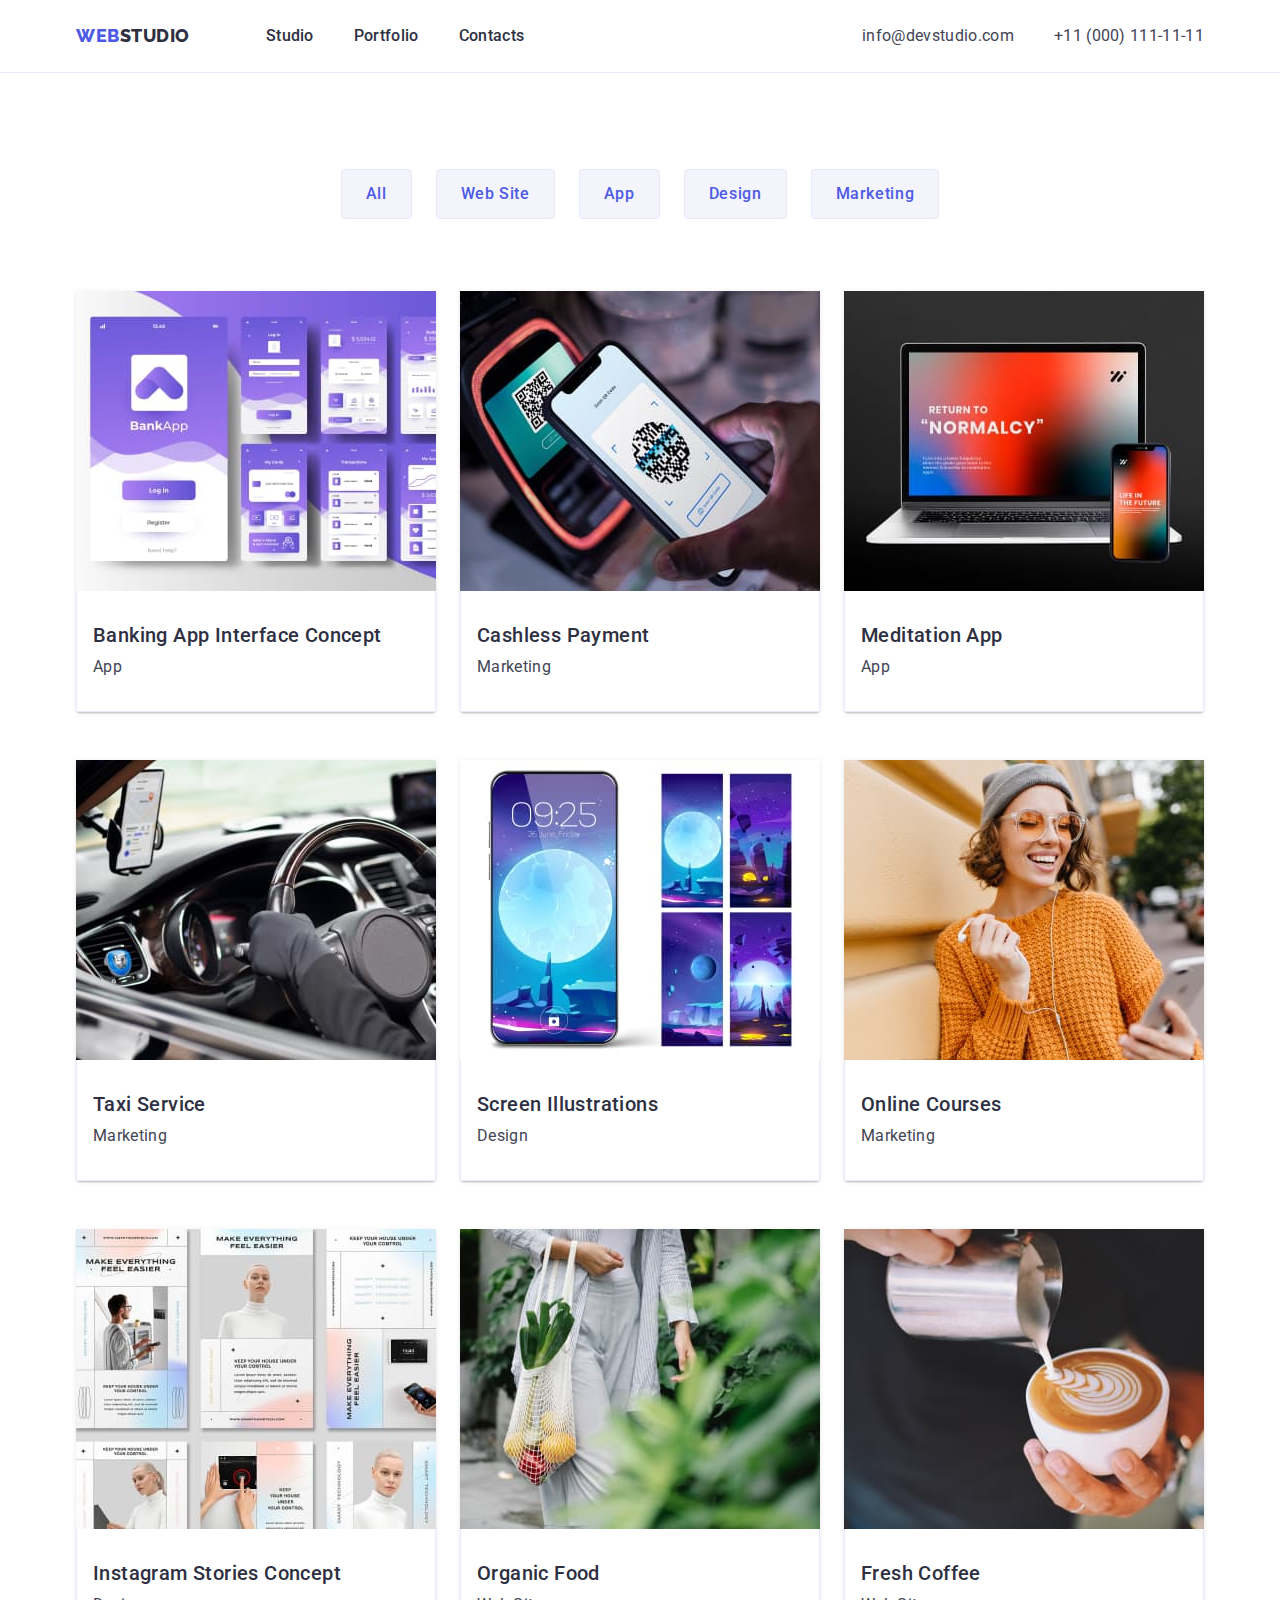
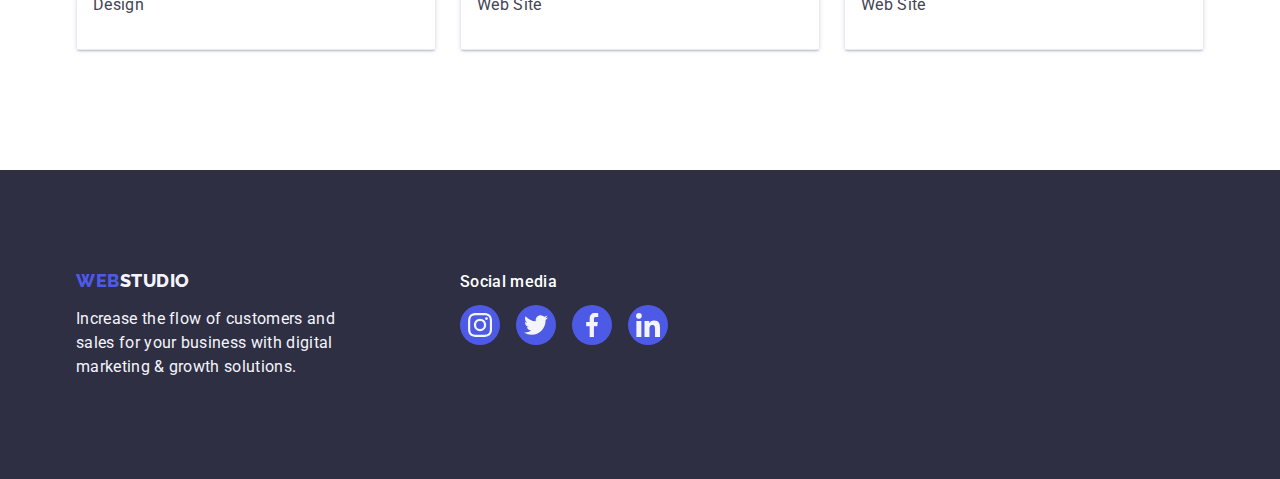
==== portfolio.html @ de63ddf5 "hw4" ====
<!DOCTYPE html>
<html lang="en">
  <head>
    <meta charset="UTF-8" />
    <meta http-equiv="X-UA-Compatible" content="IE=edge" />
    <meta name="viewport" content="width=device-width, initial-scale=1.0" />
    <title>Portfolio</title>
    <link rel="preconnect" href="https://fonts.googleapis.com" />
    <link rel="preconnect" href="https://fonts.gstatic.com" crossorigin />
    <link
      href="https://fonts.googleapis.com/css2?family=Raleway:wght@800&family=Roboto:wght@400;500;700;900&display=swap"
      rel="stylesheet"
    />
    <link
      rel="stylesheet"
      href="https://cdn.jsdelivr.net/npm/modern-normalize@1.1.0/modern-normalize.min.css"
    />
    <link rel="stylesheet" href="./css/styles.css" />
  </head>
  <body class="body">
    <!-- Top line -->
    <header class="header">
      <div class="header-container container">
        <nav class="nav">
          <a class="logo link" href="./portfolio.html"
            >Web<span class="logo-span">Studio</span></a
          >
          <ul class="nav-list list">
            <li class="lister">
              <a class="nav-link link" href="./index.html">Studio</a>
            </li>
            <li class="lister">
              <a class="nav-link link" href="./portfolio.html">Portfolio</a>
            </li>
            <li class="lister">
              <a class="nav-link link" href="">Contacts</a>
            </li>
          </ul>
        </nav>
        <address class="address">
          <ul class="add-list list">
            <li class="list-add">
              <a class="add link" href="mailto:info@devstudio.com"
                >info@devstudio.com</a
              >
            </li>
            <li class="list-add">
              <a class="add link" href="tel:+110001111111"
                >+11 (000) 111-11-11</a
              >
            </li>
          </ul>
        </address>
      </div>
    </header>
    <!-- Main -->
    <main class="main">
      <section class="prf section">
        <div class="container">
          <!-- BTN -->
          <h1 hidden>Button-list</h1>
          <ul class="btn-container list">
            <li><button class="list-btn" type="button">All</button></li>
            <li><button class="list-btn" type="button">Web Site</button></li>
            <li><button class="list-btn" type="button">App</button></li>
            <li><button class="list-btn" type="button">Design</button></li>
            <li><button class="list-btn" type="button">Marketing</button></li>
          </ul>
          <!-- PhotoList -->
          <ul class="photo-container list">
            <li class="photo list-card">
              <a href="" class="link">
                <img
                  src="./images/images.portfolio/portfolio1.jpg"
                  alt="Banking App Interface
                                Concept"
                  width="360"
                />
                <div class="photo-wrap">
                  <h2 class="title">Banking App Interface Concept</h2>
                  <p class="photo-card text">App</p>
                </div>
              </a>
            </li>
            <li class="photo list-card">
              <a href="" class="link">
                <img
                  src="./images/images.portfolio/portfolio2.jpg"
                  alt="Cashless Payment"
                  width="360"
                />
                <div class="photo-wrap">
                  <h2 class="title">Cashless Payment</h2>
                  <p class="photo-card text">Marketing</p>
                </div>
              </a>
            </li>
            <li class="photo list-card">
              <a href="" class="link">
                <img
                  src="./images/images.portfolio/portfolio3.jpg"
                  alt="Meditation App"
                  width="360"
                />
                <div class="photo-wrap">
                  <h2 class="title">Meditation App</h2>
                  <p class="photo-card text">App</p>
                </div>
              </a>
            </li>
            <li class="photo list-card">
              <a href="" class="link">
                <img
                  src="./images/images.portfolio/portfolio4.jpg"
                  alt="Taxi Service"
                  width="360"
                />
                <div class="photo-wrap">
                  <h2 class="title">Taxi Service</h2>
                  <p class="photo-card text">Marketing</p>
                </div>
              </a>
            </li>
            <li class="photo list-card">
              <a href="" class="link">
                <img
                  src="./images/images.portfolio/portfolio5.jpg"
                  alt="Screen Illustrations"
                  width="360"
                />
                <div class="photo-wrap">
                  <h2 class="title">Screen Illustrations</h2>
                  <p class="photo-card text">Design</p>
                </div>
              </a>
            </li>
            <li class="photo list-card">
              <a href="" class="link">
                <img
                  src="./images/images.portfolio/portfolio6.jpg"
                  alt="Online Courses"
                  width="360"
                />
                <div class="photo-wrap">
                  <h2 class="title">Online Courses</h2>
                  <p class="photo-card text">Marketing</p>
                </div>
              </a>
            </li>
            <li class="photo list-card">
              <a href="" class="link">
                <img
                  src="./images/images.portfolio/portfolio7.jpg"
                  alt="Instagram Stories Concept"
                  width="360"
                />
                <div class="photo-wrap">
                  <h2 class="title">Instagram Stories Concept</h2>
                  <p class="photo-card text">Design</p>
                </div>
              </a>
            </li>
            <li class="photo list-card">
              <a href="" class="link">
                <img
                  src="./images/images.portfolio/portfolio8.jpg"
                  alt="Organic Food"
                  width="360"
                />
                <div class="photo-wrap">
                  <h2 class="title">Organic Food</h2>
                  <p class="photo-card text">Web Site</p>
                </div>
              </a>
            </li>
            <li class="photo list-card">
              <a href="" class="link">
                <img
                  src="./images/images.portfolio/portfolio9.jpg"
                  alt="Fresh Coffee"
                  width="360"
                />
                <div class="photo-wrap">
                  <h2 class="title">Fresh Coffee</h2>
                  <p class="photo-card text">Web Site</p>
                </div>
              </a>
            </li>
          </ul>
        </div>
      </section>
    </main>
    <footer class="footer">
      <div class="boss-footer container">
        <div class="footer-container">
          <a class="foot logo link" href="./index.html"
            >Web<span class="link-span">Studio</span></a
          >
          <p class="text-end">
            Increase the flow of customers and sales for your business with
            digital marketing & growth solutions.
          </p>
        </div>
        <div class="footer-logo">
          <p class="text-end-logo">Social media</p>
          <ul class="footer-list list">
            <li class="footer-items">
              <a
                href=""
                class="social-link link"
                target="_blank"
                rel="noopener noreferer"
              >
                <svg width="24" height="24">
                  <use href="./images/icons.svg/icons-svg.svg#instagram"></use>
                </svg>
              </a>
            </li>
            <li class="footer-items">
              <a
                href=""
                class="social-link link"
                target="_blank"
                rel="noopener noreferer"
              >
                <svg width="24" height="24">
                  <use href="./images/icons.svg/icons-svg.svg#twitter"></use>
                </svg>
              </a>
            </li>
            <li class="footer-items">
              <a
                href=""
                class="social-link link"
                target="_blank"
                rel="noopener noreferer"
              >
                <svg width="24" height="24">
                  <use href="./images/icons.svg/icons-svg.svg#facebook"></use>
                </svg>
              </a>
            </li>
            <li class="footer-items">
              <a
                href=""
                class="social-link link"
                target="_blank"
                rel="noopener noreferer"
              >
                <svg width="24" height="24">
                  <use href="./images/icons.svg/icons-svg.svg#linkedin"></use>
                </svg>
              </a>
            </li>
          </ul>
        </div>
      </div>
    </footer>
  </body>
</html>
---- css/styles.css ----
:root {
    --brand-color: #2E2F42;
    --brands-color: #4d5ae5;
    --text-color: #434455;
    --white-color: #fff;
    --hover-color: #404BBF;
    --card-color: #F4F4FD;
    --gap-size: 24px;
}
/* RESET */
h1,h2,h3,h4,h5,h6,p{margin: 0}
.list {
    list-style: none;
    padding: 0;
    margin: 0;
}
img{ display: block;}
/* Body */
.body{ color: var(--text-color);
font-family: 'Roboto', sans-serif;
background-color: var(--white-color);

}
.link{text-decoration: none;}


/* Container */
.container{ width: 1158px;
margin-left: auto;
margin-right: auto;
padding: 0 15px;
}

/* Header */
.header{
    border-bottom: 1px solid #e7e9fc
}
.header-container{ display: flex;
align-items: center;
}
.logo.link{ 
font-family: "Raleway", sans-serif;
font-weight: 800;
line-height: 1.17;
font-size: 18px;
letter-spacing: 0.03em;
text-transform: uppercase;
color: var(--brands-color);
text-decoration: none;
margin-right: 76px;
}
.logo-span{color: var(--brand-color)}

 /* navigation */

.nav{ display: flex;
align-items: center;}
.nav-list{display: flex;
gap: 40px;
align-items: center;
}

.nav-link{color: var(--brand-color);
font-weight: 500;
font-size: 16px;
line-height: 1.5;
letter-spacing: 0.02em;
text-decoration: none;
display: block;
padding-top: 24px;
padding-bottom: 24px;}
.nav-link:hover, 
.nav-link:focus{color: var(--hover-color); }

/* address */

.address{font-style: normal;
    margin-left: auto;
}
 .add-list{display: flex;
    align-items: center;
    gap: 40px;
;}

.add.link{
        font-size: 16px;
        line-height: 1.5;
        letter-spacing: 0.02em;
        color: var(--text-color);
        text-decoration: none;
        display: block;
            padding-top: 24px;
            padding-bottom: 24px;
}
.add.link:hover,
.add.link:focus {color: var(--hover-color);}

/* Poster */
.poster{background-color: var(--brand-color);
    padding-bottom: 188px;
    padding-top: 188px;
    background-image: linear-gradient(rgba(46, 47, 66, 0.7), rgba(46, 47, 66, 0.7)), url(../images/images.studio/Poster/people-office\ 1\ \(4\)\ \(1\).jpg) ;
    background-size: cover;
    background-repeat: no-repeat;
    background-position: center;
    max-width: 1440px;
    margin: 0 auto;
}

.title-post{
    
    font-weight: 700;
    font-size: 56px;
    line-height: 1.07;
    text-align: center;
    letter-spacing: 0.02em;
    color: var(--white-color);
    max-width: 496px;
    margin-left: auto;
    margin-right: auto;
    margin-bottom: 48px;
    
   }
    /* BTN */
    .btn{
    display: block;
    margin-left: auto;
    margin-right: auto;
    padding: 16px 32px;
    min-width: 169px;
    height: 56px;
    border-radius: 4px;
    background-color: var(--brands-color);
    box-shadow: 0px 4px 4px rgba(0, 0, 0, 0.15);
    font-family: 'Roboto', sans-serif;
    font-weight: 500;
    font-size: 16px;
    line-height: 1.5;
    letter-spacing: 0.04em;
    color: var(--white-color);
    cursor: pointer;
    border: none
}
    .btn:hover,
    .btn:focus{background-color: var(--hover-color)}
    /* Information */
    .info{
padding: 120px 0;
    }
    .info-container{
        display: flex;
        display: flex;
        gap: 24px;
     
    }
    .info-punct{ 
        font-weight: 500;
        font-size: 20px;
        line-height: 1.2;
        letter-spacing: 0.02em;
        color: var(--brand-color);
         margin-bottom: 8px;}
    .info-list{
        flex-basis: calc((100%)/4);
    }
   .container-icon{
    display: flex;
    justify-content: center;
    align-items: center;
    background: #F4F4FD;
        border-radius: 4px;
        min-height: 112px;
   }
    .text{
    font-size: 16px;
    line-height: 1.5;
    letter-spacing: 0.02em;
    color: var(--text-color);}
    
    /* Projects */
.projects{
    padding: 0 0 120px 0;
}
    .htitle{
        font-weight: 700;
        font-size: 36px;
        line-height: 1.11;
        letter-spacing: 0.02em;
        text-transform: capitalize;
        color: var(--brand-color);
        text-align: center;
        margin-bottom: 72px;}

    .pro-container{
            display: flex;
            gap: 24px;
        }


    
    
        /* Card  */
        .info-card {
            background-color: var(--card-color);
            padding-bottom: 120px;
            padding-top: 120px;
        }
        .card-container{
           display: flex;
           gap: 24px;
        }
        .contact.info-punct{
            text-align: center;
            margin-bottom: 8px
        }
        .contact.text{
            text-align: center;
        }
        .list-card{ background-color: var(--white-color);
            box-shadow: 0px 1px 6px rgba(46, 47, 66, 0.08), 0px 1px 1px rgba(46, 47, 66, 0.16), 0px 2px 1px rgba(46, 47, 66, 0.08);
                border-radius: 0px 0px 4px 4px;
         }
         .card{
            padding: 32px 16px 0 16px;
            border-radius: 0px 0px 4px 4px;
            margin-bottom: 8px;
         }
         .social-list{
            display: flex;
            gap: 24px;
            justify-content: center;
            padding-bottom: 32px;
           
         }
        .social-link{
            display: flex;
            justify-content: center;
            align-items: center;
            background: #4D5AE5;
            border-radius: 50%;
            min-width: 40px;
            min-height: 40px;
        }
        .social-link:hover,
        .social-link:focus{
            background-color: var(--hover-color)

                 }


        /* Customers */
        .customers{
          padding: 120px 0;
        }
        .custom-container{
        margin-right: auto;
        margin-left: auto;
        width: 1158px;
        padding: 0 15px;
}
        .list-customers{
        display: flex;
        gap: 24px;
        justify-content: center;}
        
        .link-custom {
            display: flex;
            border: 1px solid #8E8F99;
           border-radius: 4px;
           justify-content: center;
            align-items: center;
            width: 168px;
             height: 88px;
            
            }
          .link-custom:hover,
          .link-custom:focus{
            border: 1px solid var(--hover-color);
            fill: var(--hover-color);
          }
          
       
/* footer */
 .footer{background-color: var(--brand-color);
padding: 100px 0px;

}
.boss-footer{
  
    display: flex;
    align-items: baseline;
}
.footer-container{
    flex-grow: 0;
    margin-right: 120px;
}
.text-end{
            font-size: 16px;
            line-height: 1.5;
            letter-spacing: 0.02em;
            color: var(--card-color);
            max-width: 264px;
}
.foot.logo.link{color: var(--brands-color);
    font-family: 'Raleway', sans-serif;
    font-weight: 800;
    font-size: 18px;
    line-height: 1.17;
    letter-spacing: 0.03em;
    text-transform: uppercase;
    margin-bottom: 16px;
    margin-right: 0px;
    display: inline-block;
}
.logo.link>.link-span {
    color: var(--card-color);
    font-family: 'Raleway', sans-serif;
        font-weight: 800;
        font-size: 18px;
        line-height: 1.17;
        letter-spacing: 0.03em;
        text-transform: uppercase;
      
}
.footer-logo{
    flex-grow: 1;
 
}
.footer-list{
display: flex;
    gap: 16px;
    justify-content: flex-start;
  
   
}
.text-end-logo{
  
        font-weight: 500;
        font-size: 16px;
        line-height: 1.5px;
        color: var(--white-color);
        letter-spacing: 0.02em;
        min-width: 96px;
        min-height: 24px;
        
}
.footer-items>.social-link:hover,
.footer-items>.social-link:focus{
    background-color: #31D0AA;
}





/* Portfolio BTN */
.list-btn{font-family: 'Roboto', sans-serif;
    font-weight: 500;
    font-size: 16px;
    line-height: 1.5;
    text-align: center;
    letter-spacing: 0.04em;
    color: var(--brands-color);
    background: var(--card-color);
    cursor: pointer;
    padding: 12px 24px;
    flex-basis: calc(100%/5);
    
    border: 1px solid #e7e9fc;
    border-radius: 4px;
}
    .btn-container{
        display: flex;
        margin-bottom: 72px;
            align-items: center;
            justify-content: center;
            gap: var(--gap-size)
    }
    .list-btn:hover,
    .list-btn:focus{background: var(--hover-color);
         color: var(--white-color);
        border: 1px solid transparent}


/* Section PRt */
.prf.section{
    padding-top: 96px;
    padding-bottom: 120px;
}




/* Portfolio Photolist */


.photo-container{
    display: flex;
    flex-wrap: wrap;
    column-gap: var(--gap-size);
    row-gap: 48px;
}
.photo.list-card{
    width: calc((100% - 48px)/3);
}
.title {
    font-weight: 500;
    font-size: 20px;
    line-height: 1.2;
    letter-spacing: 0.02em;
    color: var(--brand-color);
    margin-bottom: 8px;
}
.photo-wrap{
    padding: 32px 16px;
    border: 1px solid #e7e9fc;
    border-top: none;
}
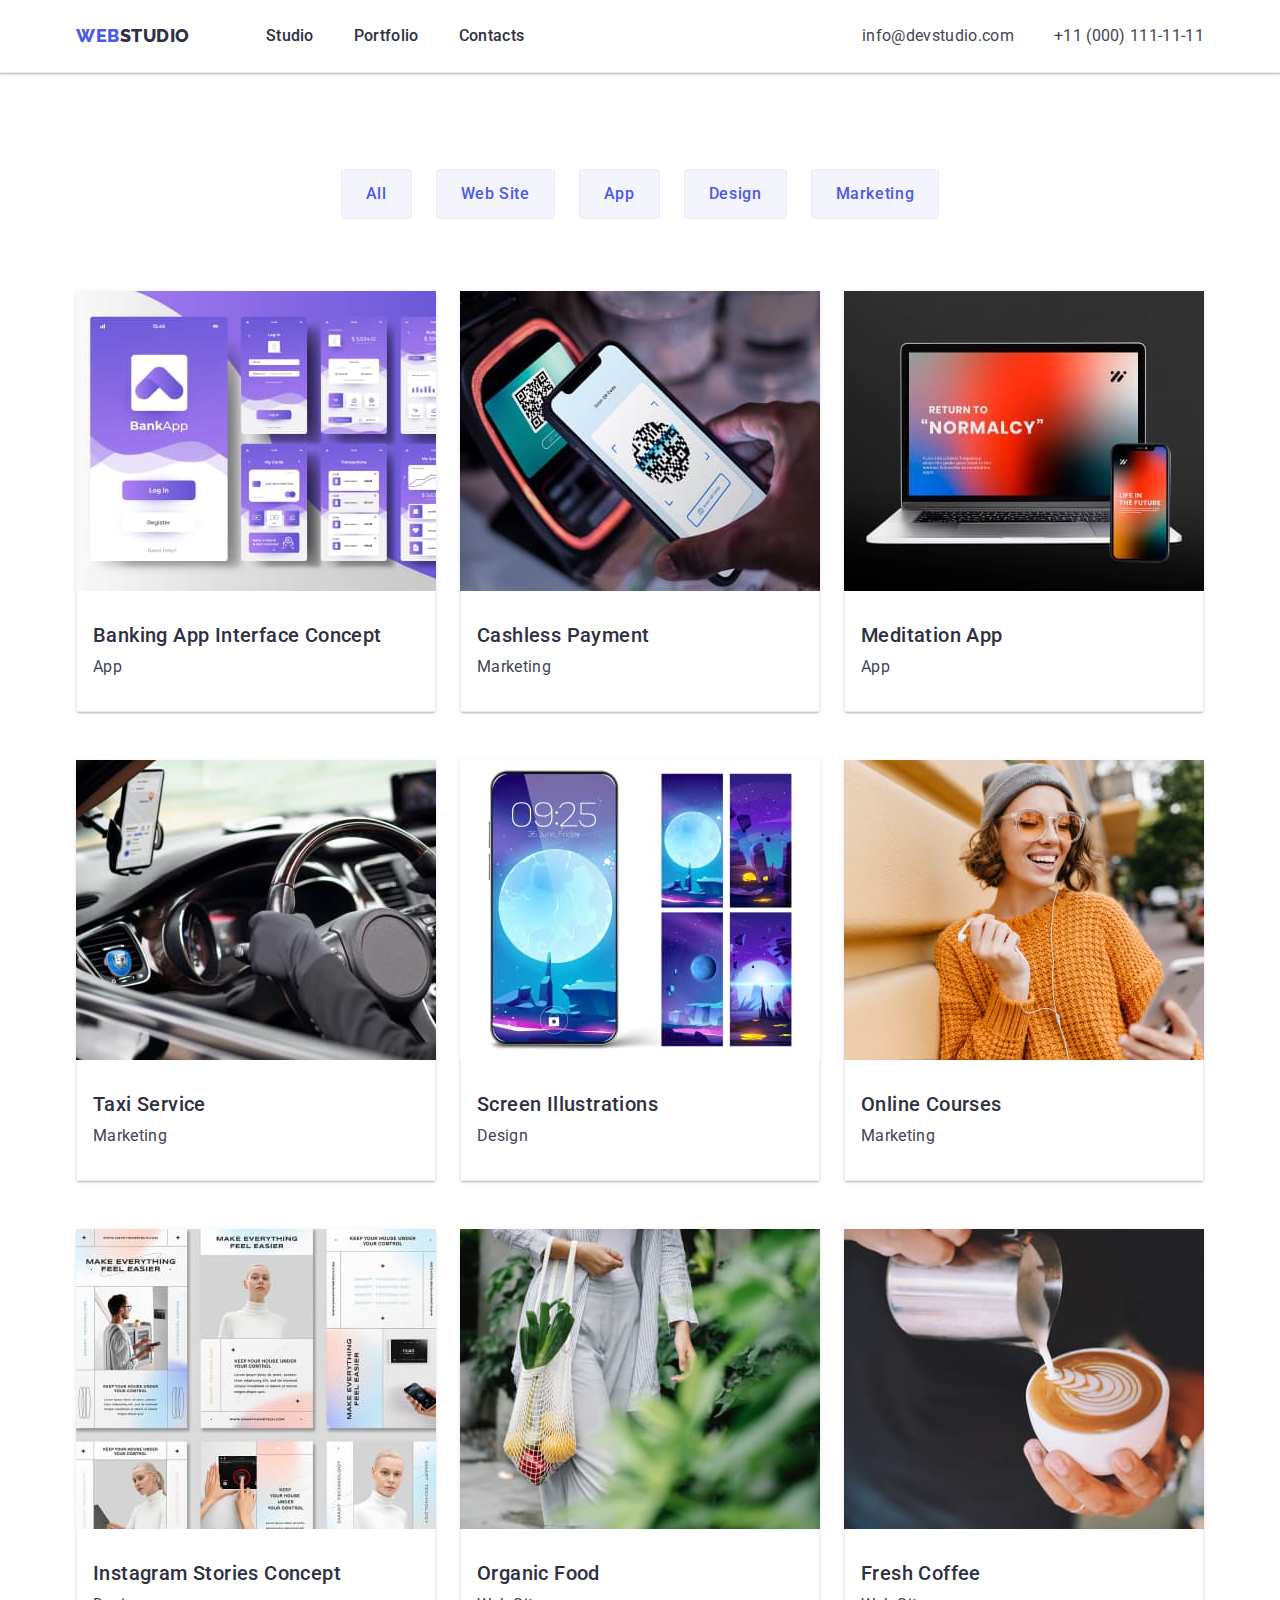
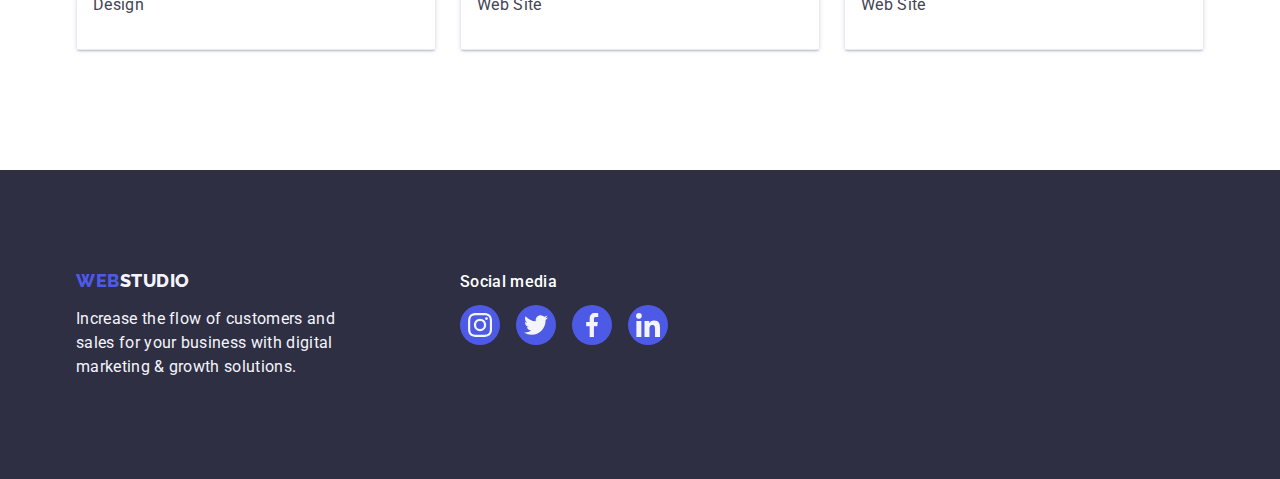
==== commit 9ec18731: "nchanges" ====
--- a/portfolio.html
+++ b/portfolio.html
@@ -212,43 +212,43 @@
                 rel="noopener noreferer"
               >
                 <svg width="24" height="24">
-                  <use href="./images/icons.svg/icons-svg.svg#instagram"></use>
-                </svg>
-              </a>
-            </li>
-            <li class="footer-items">
-              <a
-                href=""
-                class="social-link link"
-                target="_blank"
-                rel="noopener noreferer"
-              >
-                <svg width="24" height="24">
-                  <use href="./images/icons.svg/icons-svg.svg#twitter"></use>
-                </svg>
-              </a>
-            </li>
-            <li class="footer-items">
-              <a
-                href=""
-                class="social-link link"
-                target="_blank"
-                rel="noopener noreferer"
-              >
-                <svg width="24" height="24">
-                  <use href="./images/icons.svg/icons-svg.svg#facebook"></use>
-                </svg>
-              </a>
-            </li>
-            <li class="footer-items">
-              <a
-                href=""
-                class="social-link link"
-                target="_blank"
-                rel="noopener noreferer"
-              >
-                <svg width="24" height="24">
-                  <use href="./images/icons.svg/icons-svg.svg#linkedin"></use>
+                  <use href="./images/icons.svg/icons.svg.svg#instagram"></use>
+                </svg>
+              </a>
+            </li>
+            <li class="footer-items">
+              <a
+                href=""
+                class="social-link link"
+                target="_blank"
+                rel="noopener noreferer"
+              >
+                <svg width="24" height="24">
+                  <use href="./images/icons.svg/icons.svg.svg#twitter"></use>
+                </svg>
+              </a>
+            </li>
+            <li class="footer-items">
+              <a
+                href=""
+                class="social-link link"
+                target="_blank"
+                rel="noopener noreferer"
+              >
+                <svg width="24" height="24">
+                  <use href="./images/icons.svg/icons.svg.svg#facebook"></use>
+                </svg>
+              </a>
+            </li>
+            <li class="footer-items">
+              <a
+                href=""
+                class="social-link link"
+                target="_blank"
+                rel="noopener noreferer"
+              >
+                <svg width="24" height="24">
+                  <use href="./images/icons.svg/icons.svg.svg#linkedin"></use>
                 </svg>
               </a>
             </li>
--- a/css/styles.css
+++ b/css/styles.css
@@ -33,7 +33,8 @@
 
 /* Header */
 .header{
-    border-bottom: 1px solid #e7e9fc
+    border-bottom: 1px solid #e7e9fc;
+    box-shadow: 0px 2px 1px rgba(46, 47, 66, 0.08), 0px 1px 1px rgba(46, 47, 66, 0.16), 0px 1px 6px rgba(46, 47, 66, 0.08)
 }
 .header-container{ display: flex;
 align-items: center;
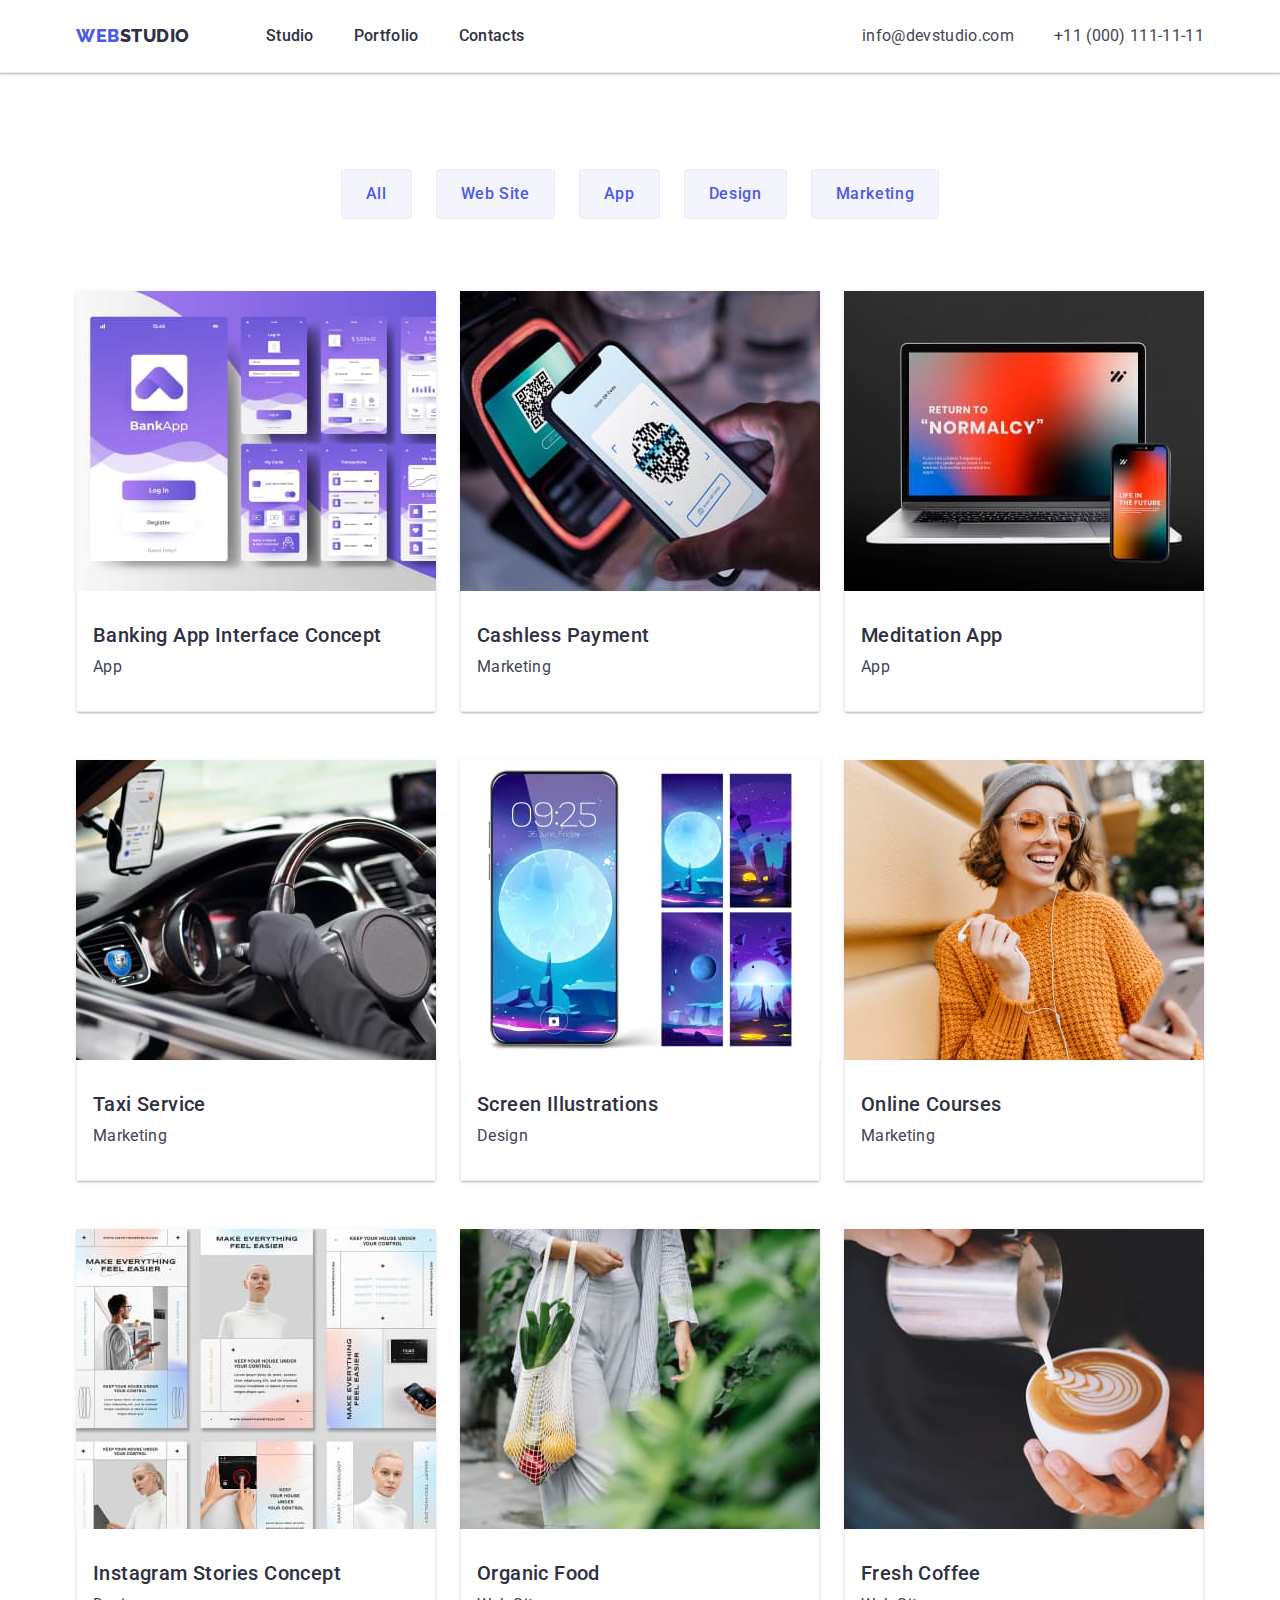
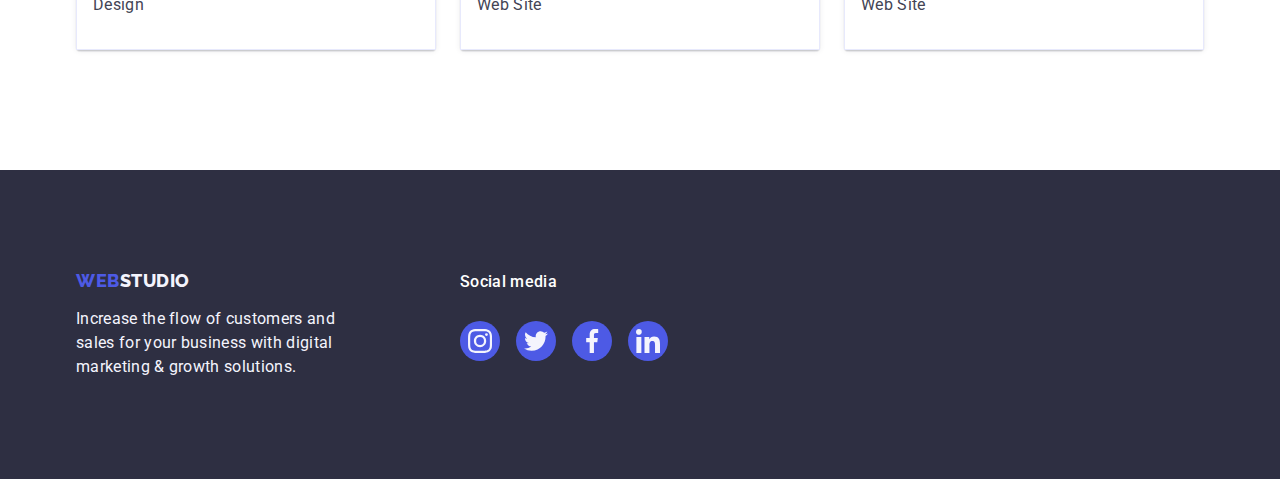
==== commit dbba8d50: "last changes ever" ====
--- a/portfolio.html
+++ b/portfolio.html
@@ -69,7 +69,7 @@
           <!-- PhotoList -->
           <ul class="photo-container list">
             <li class="photo list-card">
-              <a href="" class="link">
+              <a href="" class="link link-photolist">
                 <img
                   src="./images/images.portfolio/portfolio1.jpg"
                   alt="Banking App Interface
@@ -83,7 +83,7 @@
               </a>
             </li>
             <li class="photo list-card">
-              <a href="" class="link">
+              <a href="" class="link link-photolist">
                 <img
                   src="./images/images.portfolio/portfolio2.jpg"
                   alt="Cashless Payment"
@@ -96,7 +96,7 @@
               </a>
             </li>
             <li class="photo list-card">
-              <a href="" class="link">
+              <a href="" class="link link-photolist">
                 <img
                   src="./images/images.portfolio/portfolio3.jpg"
                   alt="Meditation App"
@@ -109,7 +109,7 @@
               </a>
             </li>
             <li class="photo list-card">
-              <a href="" class="link">
+              <a href="" class="link link-photolist">
                 <img
                   src="./images/images.portfolio/portfolio4.jpg"
                   alt="Taxi Service"
@@ -122,7 +122,7 @@
               </a>
             </li>
             <li class="photo list-card">
-              <a href="" class="link">
+              <a href="" class="link link-photolist">
                 <img
                   src="./images/images.portfolio/portfolio5.jpg"
                   alt="Screen Illustrations"
@@ -135,7 +135,7 @@
               </a>
             </li>
             <li class="photo list-card">
-              <a href="" class="link">
+              <a href="" class="link link-photolist">
                 <img
                   src="./images/images.portfolio/portfolio6.jpg"
                   alt="Online Courses"
@@ -148,7 +148,7 @@
               </a>
             </li>
             <li class="photo list-card">
-              <a href="" class="link">
+              <a href="" class="link link-photolist">
                 <img
                   src="./images/images.portfolio/portfolio7.jpg"
                   alt="Instagram Stories Concept"
@@ -161,7 +161,7 @@
               </a>
             </li>
             <li class="photo list-card">
-              <a href="" class="link">
+              <a href="" class="link link-photolist">
                 <img
                   src="./images/images.portfolio/portfolio8.jpg"
                   alt="Organic Food"
@@ -174,7 +174,7 @@
               </a>
             </li>
             <li class="photo list-card">
-              <a href="" class="link">
+              <a href="" class="link link-photolist">
                 <img
                   src="./images/images.portfolio/portfolio9.jpg"
                   alt="Fresh Coffee"
@@ -190,6 +190,7 @@
         </div>
       </section>
     </main>
+    <!-- Footer -->
     <footer class="footer">
       <div class="boss-footer container">
         <div class="footer-container">
@@ -212,43 +213,43 @@
                 rel="noopener noreferer"
               >
                 <svg width="24" height="24">
-                  <use href="./images/icons.svg/icons.svg.svg#instagram"></use>
-                </svg>
-              </a>
-            </li>
-            <li class="footer-items">
-              <a
-                href=""
-                class="social-link link"
-                target="_blank"
-                rel="noopener noreferer"
-              >
-                <svg width="24" height="24">
-                  <use href="./images/icons.svg/icons.svg.svg#twitter"></use>
-                </svg>
-              </a>
-            </li>
-            <li class="footer-items">
-              <a
-                href=""
-                class="social-link link"
-                target="_blank"
-                rel="noopener noreferer"
-              >
-                <svg width="24" height="24">
-                  <use href="./images/icons.svg/icons.svg.svg#facebook"></use>
-                </svg>
-              </a>
-            </li>
-            <li class="footer-items">
-              <a
-                href=""
-                class="social-link link"
-                target="_blank"
-                rel="noopener noreferer"
-              >
-                <svg width="24" height="24">
-                  <use href="./images/icons.svg/icons.svg.svg#linkedin"></use>
+                  <use href="./images/icons.svg.svg#instagram"></use>
+                </svg>
+              </a>
+            </li>
+            <li class="footer-items">
+              <a
+                href=""
+                class="social-link link"
+                target="_blank"
+                rel="noopener noreferer"
+              >
+                <svg width="24" height="24">
+                  <use href="./images/icons.svg.svg#twitter"></use>
+                </svg>
+              </a>
+            </li>
+            <li class="footer-items">
+              <a
+                href=""
+                class="social-link link"
+                target="_blank"
+                rel="noopener noreferer"
+              >
+                <svg width="24" height="24">
+                  <use href="./images/icons.svg.svg#facebook"></use>
+                </svg>
+              </a>
+            </li>
+            <li class="footer-items">
+              <a
+                href=""
+                class="social-link link"
+                target="_blank"
+                rel="noopener noreferer"
+              >
+                <svg width="24" height="24">
+                  <use href="./images/icons.svg.svg#linkedin"></use>
                 </svg>
               </a>
             </li>
--- a/css/styles.css
+++ b/css/styles.css
@@ -149,7 +149,7 @@
 padding: 120px 0;
     }
     .info-container{
-        display: flex;
+        
         display: flex;
         gap: 24px;
      
@@ -171,6 +171,7 @@
     background: #F4F4FD;
         border-radius: 4px;
         min-height: 112px;
+        margin-bottom: 8px
    }
     .text{
     font-size: 16px;
@@ -185,7 +186,7 @@
     .htitle{
         font-weight: 700;
         font-size: 36px;
-        line-height: 1.11;
+        line-height: 1.1;
         letter-spacing: 0.02em;
         text-transform: capitalize;
         color: var(--brand-color);
@@ -216,21 +217,24 @@
         }
         .contact.text{
             text-align: center;
+            margin-bottom: 8px
+
         }
         .list-card{ background-color: var(--white-color);
             box-shadow: 0px 1px 6px rgba(46, 47, 66, 0.08), 0px 1px 1px rgba(46, 47, 66, 0.16), 0px 2px 1px rgba(46, 47, 66, 0.08);
                 border-radius: 0px 0px 4px 4px;
          }
          .card{
-            padding: 32px 16px 0 16px;
+            padding: 32px 16px 32px 16px;
             border-radius: 0px 0px 4px 4px;
             margin-bottom: 8px;
          }
+        
          .social-list{
             display: flex;
             gap: 24px;
             justify-content: center;
-            padding-bottom: 32px;
+            
            
          }
         .social-link{
@@ -266,6 +270,7 @@
         
         .link-custom {
             display: flex;
+            color: #8e8f99;
             border: 1px solid #8E8F99;
            border-radius: 4px;
            justify-content: center;
@@ -277,7 +282,10 @@
           .link-custom:hover,
           .link-custom:focus{
             border: 1px solid var(--hover-color);
-            fill: var(--hover-color);
+            color: #404bbf;
+          }
+          .icon-customers{
+            fill: currentColor
           }
           
        
@@ -338,16 +346,20 @@
   
         font-weight: 500;
         font-size: 16px;
-        line-height: 1.5px;
+        line-height: 1.5px ;
         color: var(--white-color);
         letter-spacing: 0.02em;
         min-width: 96px;
         min-height: 24px;
+        margin-bottom: 16px
         
 }
 .footer-items>.social-link:hover,
 .footer-items>.social-link:focus{
     background-color: #31D0AA;
+}
+.icon-social{
+    fill:var(--card-color)
 }
 
 
@@ -378,10 +390,24 @@
             gap: var(--gap-size)
     }
     .list-btn:hover,
-    .list-btn:focus{background: var(--hover-color);
+    .list-btn:focus{
+background-color: var(--hover-color);
+
          color: var(--white-color);
-        border: 1px solid transparent}
-
+        border: 1px solid transparent;
+    box-shadow:  0px 3px 1px rgba(0, 0, 0, 0.1),
+                 0px 2px 1px rgba(0, 0, 0, 0.08),
+                 0px 2px 2px rgba(0, 0, 0, 0.12);}
+
+.link-photolist{
+    display: block;
+
+}
+.link-photolist:hover,
+.link-photolist:focus{
+box-shadow:  0px 1px 6px rgba(46, 47, 66, 0.08),
+0px 1px 1px rgba(46, 47, 66, 0.16),
+0px 2px 1px rgba(46, 47, 66, 0.08);}
 
 /* Section PRt */
 .prf.section{
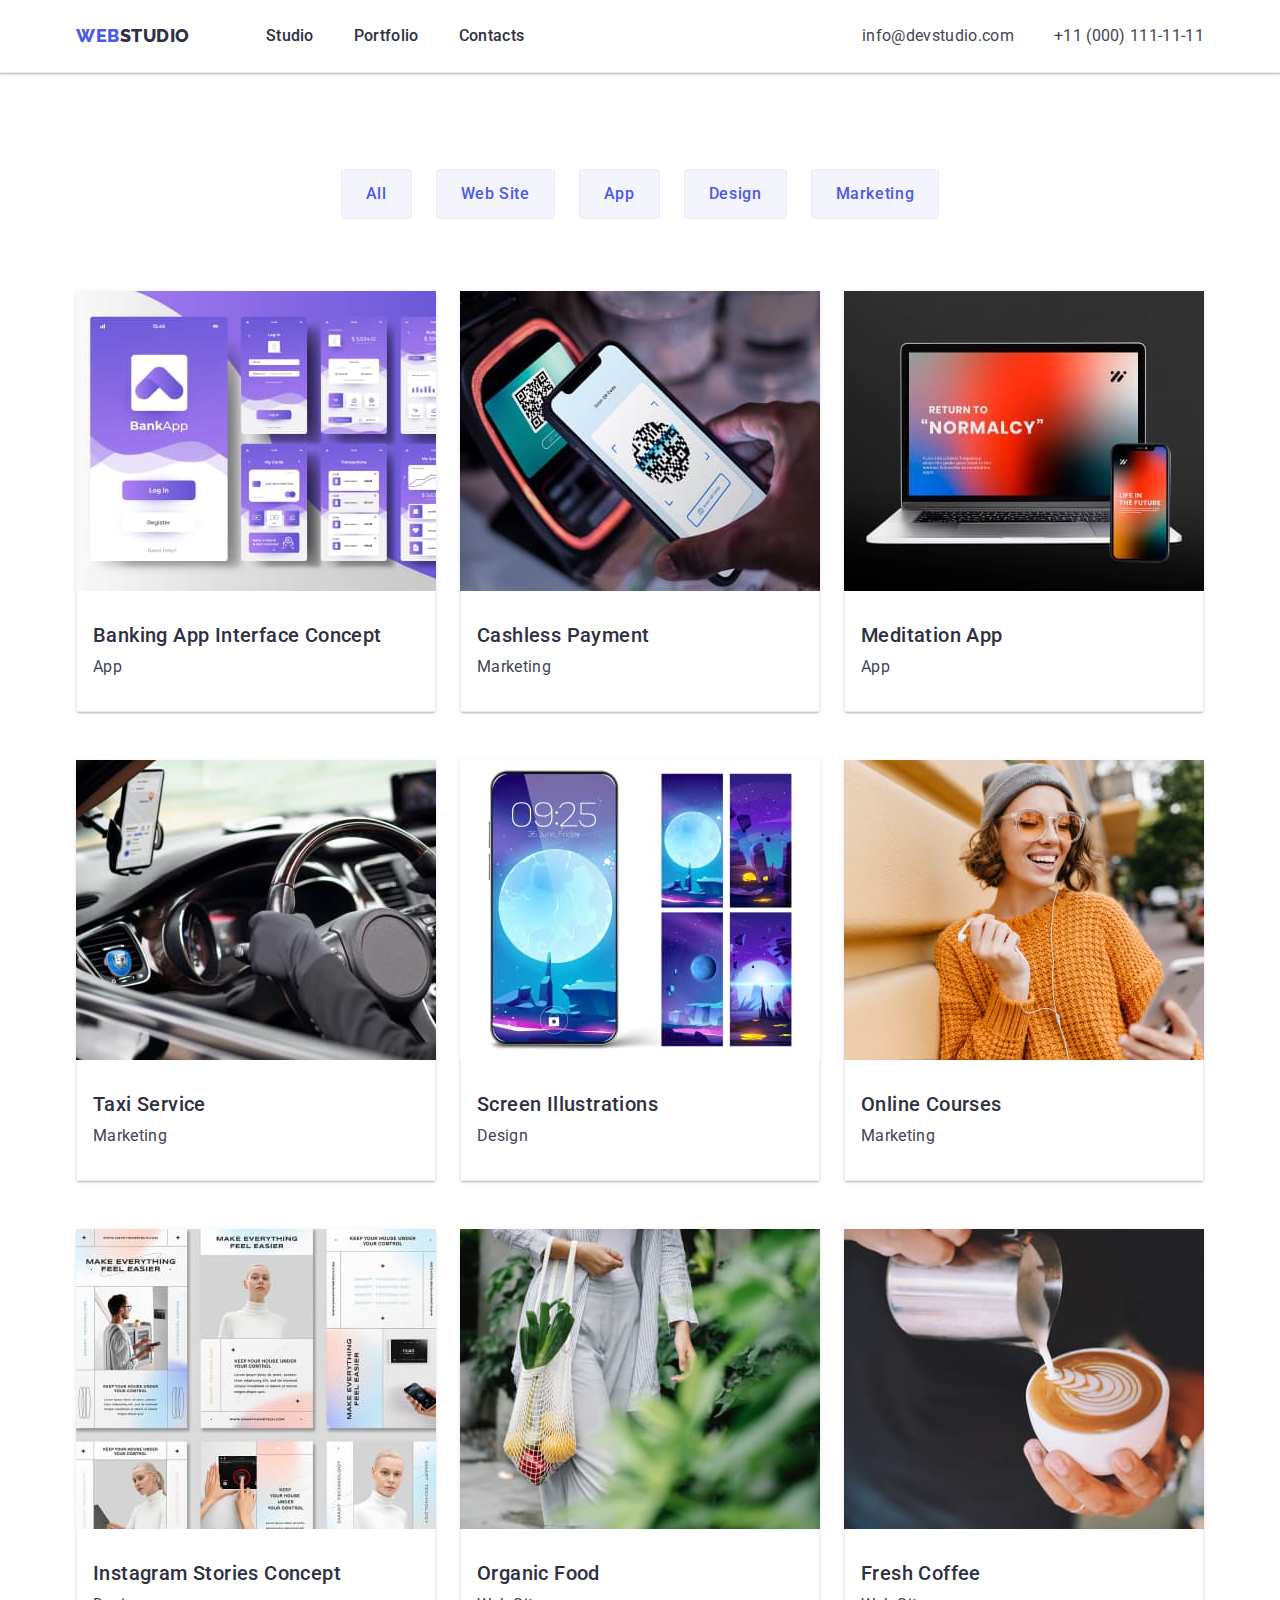
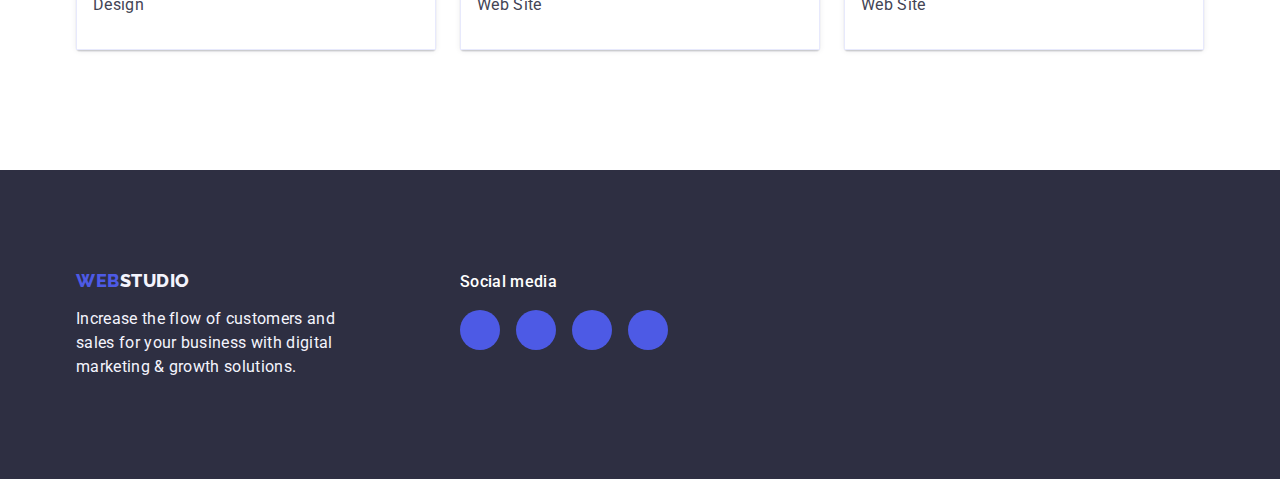
==== commit 478861d9: "c" ====
--- a/portfolio.html
+++ b/portfolio.html
@@ -213,43 +213,43 @@
                 rel="noopener noreferer"
               >
                 <svg width="24" height="24">
-                  <use href="./images/icons.svg.svg#instagram"></use>
-                </svg>
-              </a>
-            </li>
-            <li class="footer-items">
-              <a
-                href=""
-                class="social-link link"
-                target="_blank"
-                rel="noopener noreferer"
-              >
-                <svg width="24" height="24">
-                  <use href="./images/icons.svg.svg#twitter"></use>
-                </svg>
-              </a>
-            </li>
-            <li class="footer-items">
-              <a
-                href=""
-                class="social-link link"
-                target="_blank"
-                rel="noopener noreferer"
-              >
-                <svg width="24" height="24">
-                  <use href="./images/icons.svg.svg#facebook"></use>
-                </svg>
-              </a>
-            </li>
-            <li class="footer-items">
-              <a
-                href=""
-                class="social-link link"
-                target="_blank"
-                rel="noopener noreferer"
-              >
-                <svg width="24" height="24">
-                  <use href="./images/icons.svg.svg#linkedin"></use>
+                  <use href="./images/icons.svg#instagram"></use>
+                </svg>
+              </a>
+            </li>
+            <li class="footer-items">
+              <a
+                href=""
+                class="social-link link"
+                target="_blank"
+                rel="noopener noreferer"
+              >
+                <svg width="24" height="24">
+                  <use href="./images/icons.svg#twitter"></use>
+                </svg>
+              </a>
+            </li>
+            <li class="footer-items">
+              <a
+                href=""
+                class="social-link link"
+                target="_blank"
+                rel="noopener noreferer"
+              >
+                <svg width="24" height="24">
+                  <use href="./images/icons.svg#facebook"></use>
+                </svg>
+              </a>
+            </li>
+            <li class="footer-items">
+              <a
+                href=""
+                class="social-link link"
+                target="_blank"
+                rel="noopener noreferer"
+              >
+                <svg width="24" height="24">
+                  <use href="./images/icons.svg#linkedin"></use>
                 </svg>
               </a>
             </li>
--- a/css/styles.css
+++ b/css/styles.css
@@ -50,7 +50,8 @@
 text-decoration: none;
 margin-right: 76px;
 }
-.logo-span{color: var(--brand-color)}
+.logo-span{
+    color: var(--brand-color)}
 
  /* navigation */
 
@@ -100,7 +101,7 @@
 .poster{background-color: var(--brand-color);
     padding-bottom: 188px;
     padding-top: 188px;
-    background-image: linear-gradient(rgba(46, 47, 66, 0.7), rgba(46, 47, 66, 0.7)), url(../images/images.studio/Poster/people-office\ 1\ \(4\)\ \(1\).jpg) ;
+    background-image: linear-gradient(rgba(46, 47, 66, 0.7), rgba(46, 47, 66, 0.7)), url(../images/people-office.jpg) ;
     background-size: cover;
     background-repeat: no-repeat;
     background-position: center;
@@ -225,7 +226,9 @@
                 border-radius: 0px 0px 4px 4px;
          }
          .card{
-            padding: 32px 16px 32px 16px;
+            padding-top: 32px;
+            padding-bottom: 32px;
+            
             border-radius: 0px 0px 4px 4px;
             margin-bottom: 8px;
          }
@@ -249,7 +252,9 @@
         .social-link:hover,
         .social-link:focus{
             background-color: var(--hover-color)
-
+                 }
+                 .social-icon{
+                    fill: var(--card-color)
                  }
 
 
@@ -282,10 +287,14 @@
           .link-custom:hover,
           .link-custom:focus{
             border: 1px solid var(--hover-color);
-            color: #404bbf;
+           
           }
           .icon-customers{
-            fill: currentColor
+           color: currentColor;
+          }
+          .icon-customers:hover,
+          .icon-customers:focus{
+            color: var(--hover-color);
           }
           
        
@@ -346,12 +355,12 @@
   
         font-weight: 500;
         font-size: 16px;
-        line-height: 1.5px ;
         color: var(--white-color);
         letter-spacing: 0.02em;
         min-width: 96px;
         min-height: 24px;
-        margin-bottom: 16px
+        margin-bottom: 16px;
+        line-height: 1.5;
         
 }
 .footer-items>.social-link:hover,
